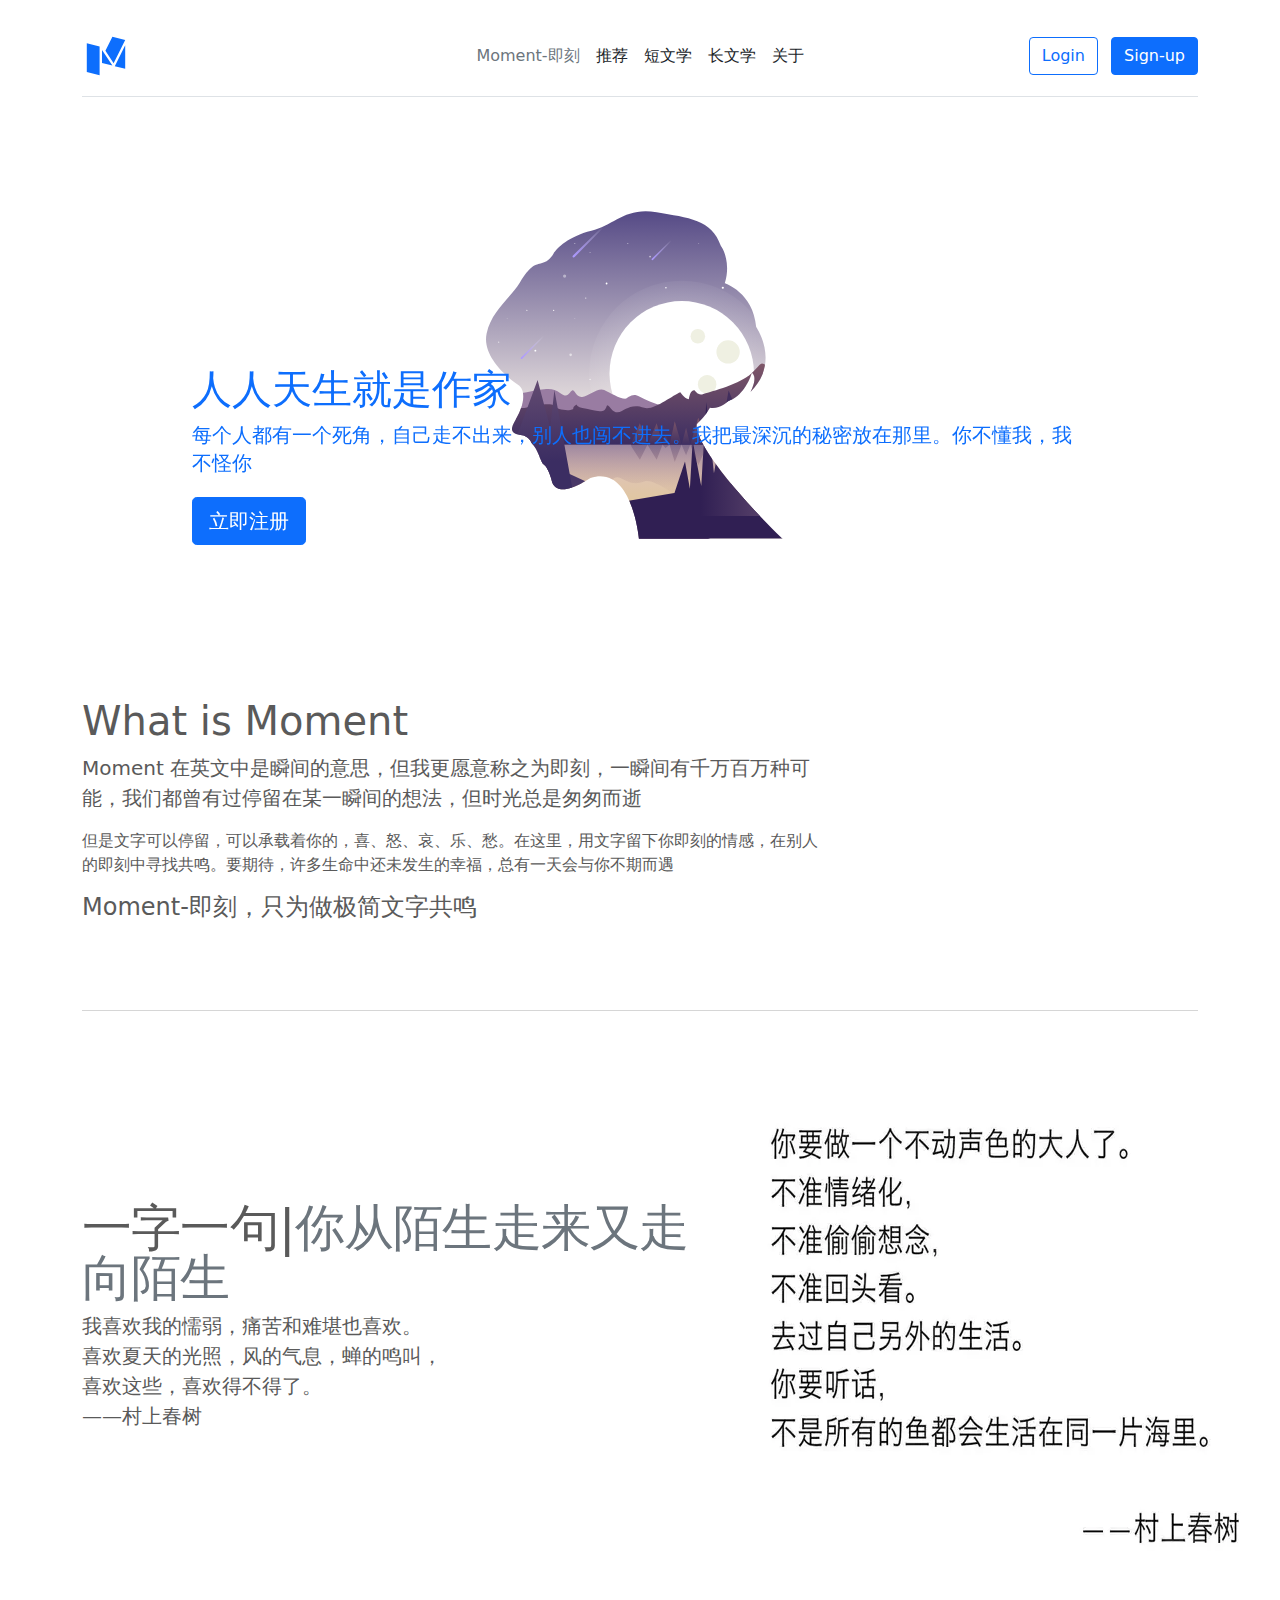
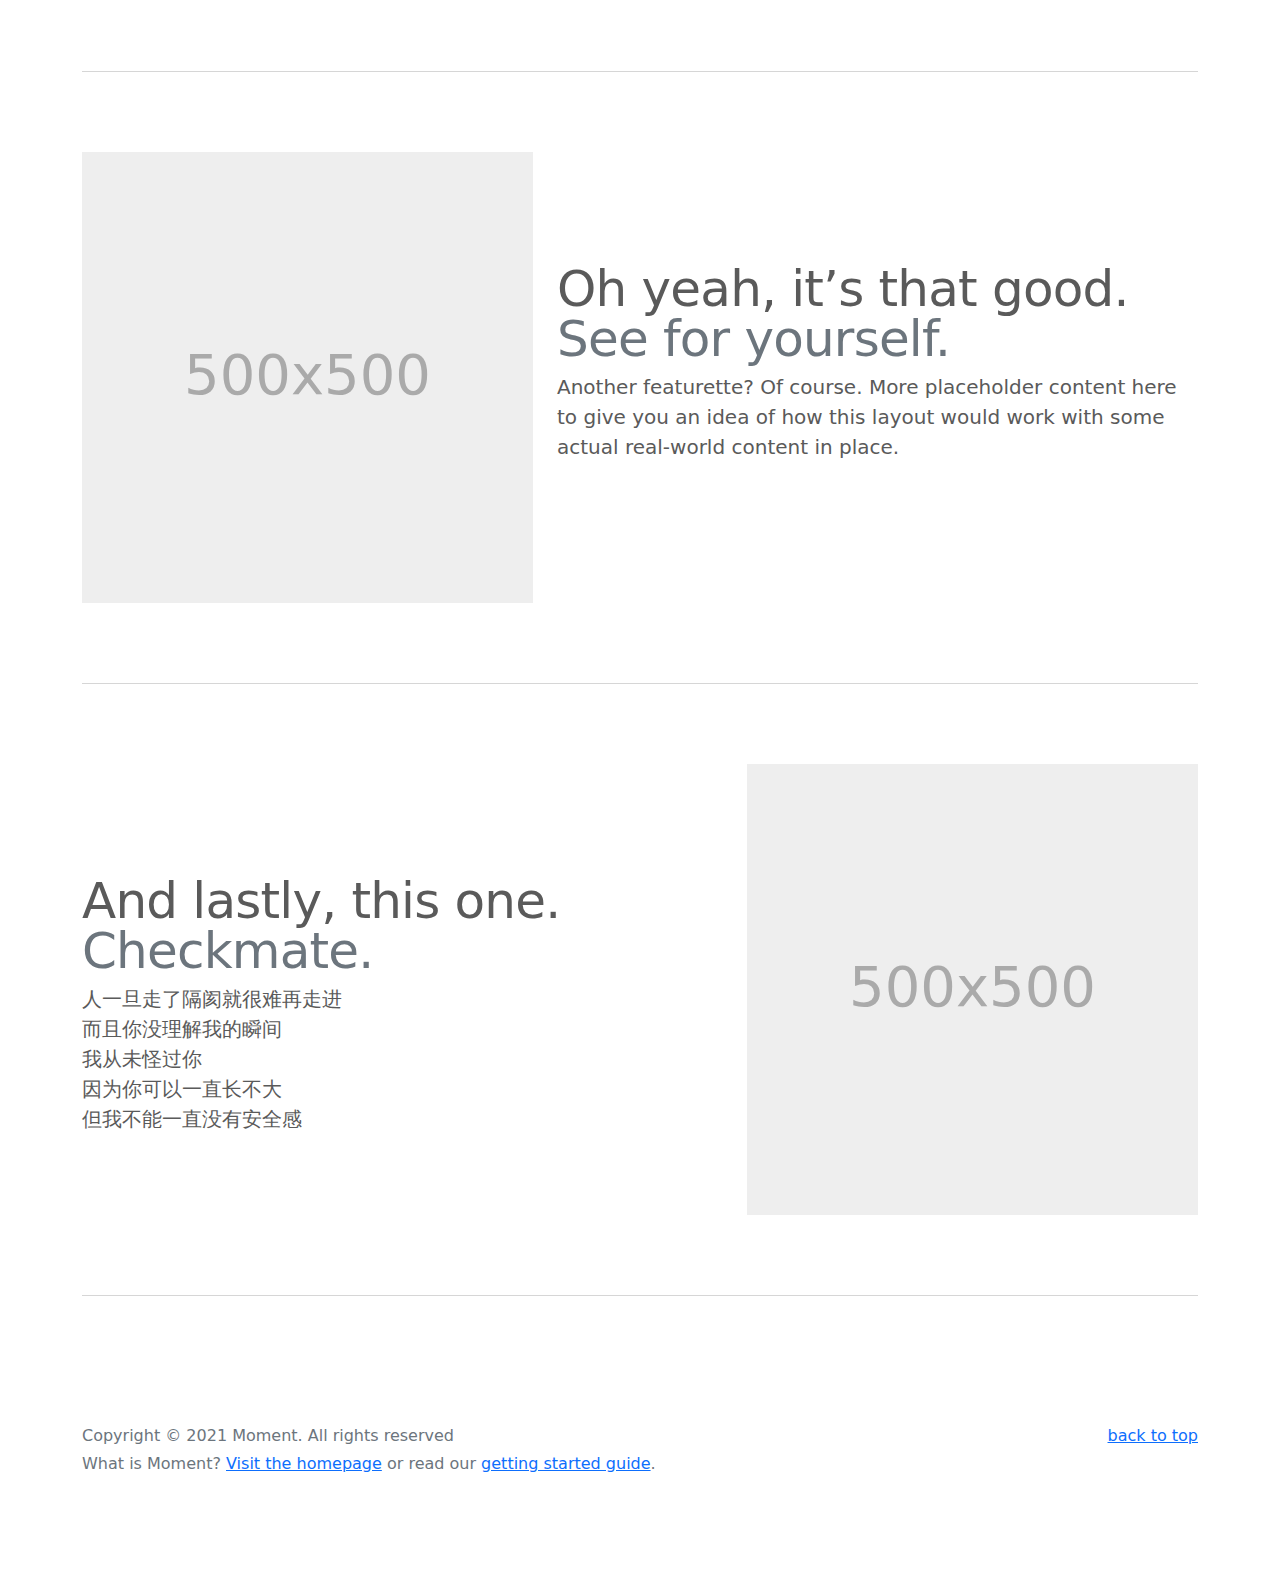
==== index.html @ bc057635 "first" ====
<!DOCTYPE html>
<html lang="en">
<head>
    <meta charset="UTF-8">
    <meta name="viewport" content="width=device-width, initial-scale=1">
    <!-- Bootstrap icon库-->
    <link rel="stylesheet" href="https://cdn.jsdelivr.net/npm/bootstrap-icons@1.4.1/font/bootstrap-icons.css">
    <!-- Bootstrap css-->
    <link href="css/bootstrap.css" rel="stylesheet">
    <!-- 自定义 css-->
    <link href="css/home.css" rel="stylesheet">
    <title>Moment-即刻</title>
</head>
<body>
<!--导航栏-->
<header>
    <div class="container">
        <header class="d-flex flex-wrap align-items-center justify-content-center justify-content-md-between py-3 mb-4 border-bottom">
            <a href="#" class="d-flex align-items-center col-md-3 mb-2 mb-md-0 text-dark text-decoration-none">
                <svg t="1618889473028" class="icon" viewBox="0 0 1024 1024" version="1.1" xmlns="http://www.w3.org/2000/svg" p-id="19992" width="3rem"><path d="M102.4 238.92992v614.4L375.47008 921.6V307.2L102.4 238.92992zM426.67008 661.32992L648.52992 716.8 426.67008 384zM699.40224 729.52832L921.6 785.05984V285.1328zM674.89792 664.064L921.6 170.65984 648.52992 102.4 499.37408 400.73216z" p-id="19993" fill="#0D6EFD"></path></svg>
            </a>
            <ul class="nav col-12 col-md-auto mb-2 justify-content-center mb-md-0">
                <li><a href="#" class="nav-link px-2 link-secondary">Moment-即刻</a></li>
                <li><a href="#" class="nav-link px-2 link-dark">推荐</a></li>
                <li><a href="#" class="nav-link px-2 link-dark">短文学</a></li>
                <li><a href="#" class="nav-link px-2 link-dark">长文学</a></li>
                <li><a id="about" href="" class="nav-link px-2 link-dark">关于</a></li>
            </ul>

            <!--登录与注册-->
            <div class="col-md-3 text-end">
                <button type="button" class="btn btn-outline-primary me-2">Login</button>
                <button type="button" class="btn btn-primary">Sign-up</button>
            </div>
        </header>
    </div>
</header>

<main>
    <!--首页图片轮播 -->
    <div id="myCarousel" class="carousel slide" data-bs-ride="carousel">
        <div class="carousel-indicators">
            <button type="button" data-bs-target="#myCarousel" data-bs-slide-to="0" class="active" aria-current="true" aria-label="Slide 1"></button>
            <button type="button" data-bs-target="#myCarousel" data-bs-slide-to="1" aria-label="Slide 2"></button>
            <button type="button" data-bs-target="#myCarousel" data-bs-slide-to="2" aria-label="Slide 3"></button>
        </div>
        <div class="carousel-inner">
            <div class="carousel-item active">
                <img src="images/home1.svg" height="100%">
                <div class="container">
                    <div class="carousel-caption text-start" style="color: #0D6EFD">
                        <h1>人人天生就是作家</h1>
                        <p>每个人都有一个死角，自己走不出来，别人也闯不进去。我把最深沉的秘密放在那里。你不懂我，我不怪你</p>
                        <p><a class="btn btn-lg btn-primary" href="#">立即注册</a></p>
                    </div>
                </div>
            </div>
            <div class="carousel-item">
                <img src="images/home2.svg" height="100%">
                <div class="container">
                    <div class="carousel-caption" style="color: #0d6efd">
                        <h1>你不是真正的快乐</h1>
                        <p>喝着孤独的酒，吹着自由的风，等一个没有归期的人，在余生里做着只有自己的梦</p>
                        <p><a class="btn btn-lg btn-primary" href="#">即刻推荐</a></p>
                    </div>
                </div>
            </div>
            <div class="carousel-item">
                <img src="images/home3.svg" height="100%">
                <div class="container">
                    <div class="carousel-caption text-end" style="color: #0D6EFD">
                        <h1>我们都曾做梦过</h1>
                        <p>一个人的生活就像童话，只是没有王子，我也不是公主</p>
                        <p><a class="btn btn-lg btn-primary" href="#">了解更多</a></p>
                    </div>
                </div>
            </div>
        </div>
        <button class="carousel-control-prev" type="button" data-bs-target="#myCarousel" data-bs-slide="prev">
            <span class="carousel-control-prev-icon" aria-hidden="true"></span>
            <span class="visually-hidden">Previous</span>
        </button>
        <button class="carousel-control-next" type="button" data-bs-target="#myCarousel" data-bs-slide="next">
            <span class="carousel-control-next-icon" aria-hidden="true"></span>
            <span class="visually-hidden">Next</span>
        </button>
    </div>

    <div class="container marketing">

        <!-- 简介 -->
        <div class="row">
            <h1>What is Moment</h1>
            <p class="fs-5 col-md-8">Moment 在英文中是瞬间的意思，但我更愿意称之为即刻，一瞬间有千万百万种可能，我们都曾有过停留在某一瞬间的想法，但时光总是匆匆而逝</p>
            <p class="fs-6 col-md-8">但是文字可以停留，可以承载着你的，喜、怒、哀、乐、愁。在这里，用文字留下你即刻的情感，在别人的即刻中寻找共鸣。要期待，许多生命中还未发生的幸福，总有一天会与你不期而遇</p>
            <h4>Moment-即刻，只为做极简文字共鸣</h4>
        </div>

        <hr class="featurette-divider">

        <div class="row featurette">
            <div class="col-md-7">
                <h2 class="featurette-heading">一字一句|<span class="text-muted">你从陌生走来又走向陌生</span></h2>
                <p class="lead">我喜欢我的懦弱，痛苦和难堪也喜欢。<br>
                    喜欢夏天的光照，风的气息，蝉的鸣叫，<br>
                    喜欢这些，喜欢得不得了。<br>
                    ——村上春树
                </p>
            </div>
            <div class="col-md-5">
                <img src="images/cunshang.webp" width="500" height="500">
            </div>
        </div>

        <hr class="featurette-divider">

        <div class="row featurette">
            <div class="col-md-7 order-md-2">
                <h2 class="featurette-heading">Oh yeah, it’s that good. <span class="text-muted">See for yourself.</span></h2>
                <p class="lead">Another featurette? Of course. More placeholder content here to give you an idea of how this layout would work with some actual real-world content in place.</p>
            </div>
            <div class="col-md-5 order-md-1">
                <svg class="bd-placeholder-img bd-placeholder-img-lg featurette-image img-fluid mx-auto" width="500" height="500" xmlns="http://www.w3.org/2000/svg" role="img" aria-label="Placeholder: 500x500" preserveAspectRatio="xMidYMid slice" focusable="false"><title>Placeholder</title><rect width="100%" height="100%" fill="#eee"/><text x="50%" y="50%" fill="#aaa" dy=".3em">500x500</text></svg>

            </div>
        </div>

        <hr class="featurette-divider">

        <div class="row featurette">
            <div class="col-md-7">
                <h2 class="featurette-heading">And lastly, this one. <span class="text-muted">Checkmate.</span></h2>
                <p class="lead">
                    人一旦走了隔阂就很难再走进<br>
                    而且你没理解我的瞬间<br>
                    我从未怪过你<br>
                    因为你可以一直长不大<br>
                    但我不能一直没有安全感<br>
                </p>
            </div>
            <div class="col-md-5">
                <svg class="bd-placeholder-img bd-placeholder-img-lg featurette-image img-fluid mx-auto" width="500" height="500" xmlns="http://www.w3.org/2000/svg" role="img" aria-label="Placeholder: 500x500" preserveAspectRatio="xMidYMid slice" focusable="false"><title>Placeholder</title><rect width="100%" height="100%" fill="#eee"/><text x="50%" y="50%" fill="#aaa" dy=".3em">500x500</text></svg>

            </div>
        </div>

        <hr class="featurette-divider">

    </div><!-- /.container -->

</main>

<footer class="text-muted py-5">
    <div class="container">
        <p class="float-end mb-1">
            <a href="#">
                back to top
            </a>
        </p>
        <p class="mb-1">Copyright &copy; 2021 Moment. All rights reserved</p>
        <p class="mb-0">What is Moment? <a href="#">Visit the homepage</a> or read our <a href="pages/about.html">getting started guide</a>.</p>
    </div>
</footer>

<!--自定义js-->
<script src="js/home.js"></script>
<!-- 如果要使用Bootstrap的js插件，必须先调入jQuery -->
<script src="http://libs.baidu.com/jquery/1.9.0/jquery.min.js"></script>
<!-- 包括所有bootstrap的js插件或者可以根据需要使用的js插件调用　-->
<script src="js/bootstrap.min.js"></script>
</body>
</html>
---- css/home.css ----
body {
    padding-top: 1rem;
    padding-bottom: 3rem;
    color: #5a5a5a;
}

.carousel {
    margin-bottom: 4rem;
}

.carousel-caption {
    bottom: 3rem;
    z-index: 10;
}

.carousel-item {
    height: 32rem;
}
.carousel-item > img {
    position: absolute;
    top: 0;
    left: 0;
    min-width: 100%;
    height: 32rem;
}

.marketing .col-lg-4 {
    margin-bottom: 1.5rem;
    text-align: center;
}
.marketing h2 {
    font-weight: 400;
}

.marketing .col-lg-4 p {
    margin-right: .75rem;
    margin-left: .75rem;
}

.featurette-divider {
    margin: 5rem 0;
}

.featurette-heading {
    font-weight: 300;
    line-height: 1;
    letter-spacing: -.05rem;
}

.bd-placeholder-img {
    font-size: 1.125rem;
    text-anchor: middle;
    -webkit-user-select: none;
    -moz-user-select: none;
    user-select: none;
}

@media (min-width: 40em) {
    .carousel-caption p {
        margin-bottom: 1.25rem;
        font-size: 1.25rem;
        line-height: 1.4;
    }

    .featurette-heading {
        font-size: 50px;
    }
}

@media (min-width: 62em) {
    .featurette-heading {
        margin-top: 7rem;
    }
}

@media (min-width: 768px) {
    .bd-placeholder-img-lg {
        font-size: 3.5rem;
    }
}
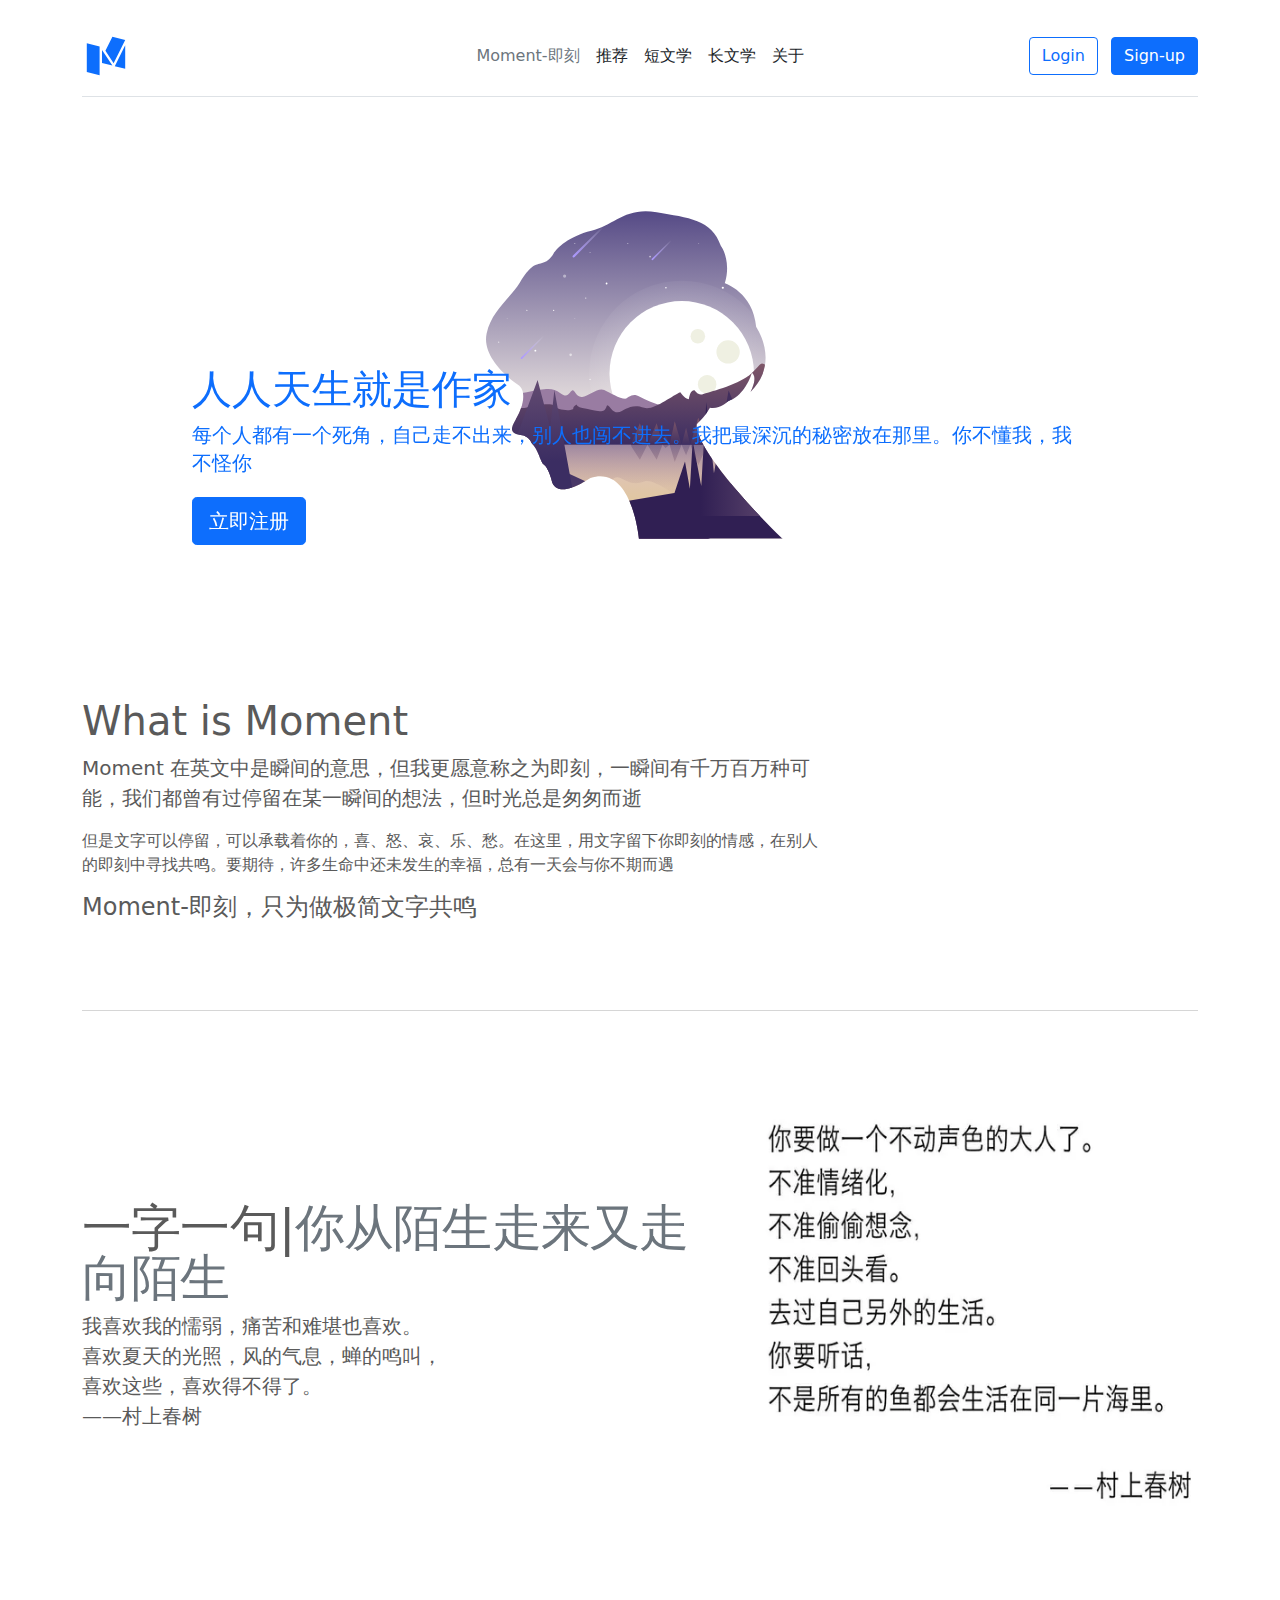
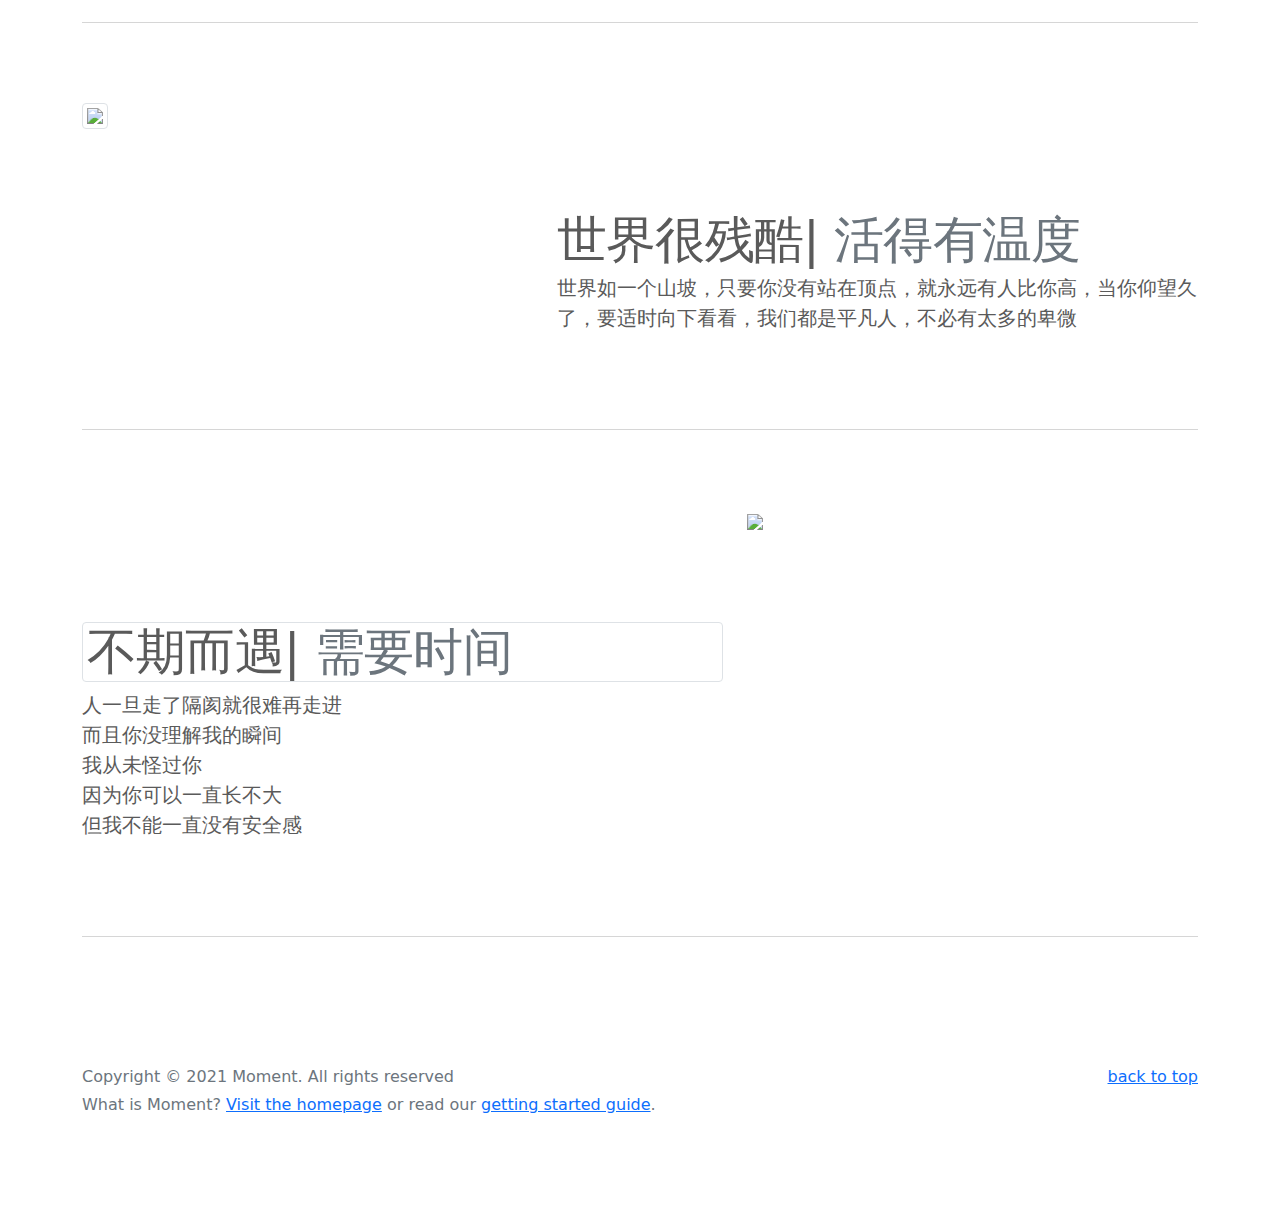
==== commit 609a55b8: "Add files via upload" ====
--- a/index.html
+++ b/index.html
@@ -46,7 +46,7 @@
         </div>
         <div class="carousel-inner">
             <div class="carousel-item active">
-                <img src="images/home1.svg" height="100%">
+                <img class="img-fluid" src="images/home1.svg" height="100%">
                 <div class="container">
                     <div class="carousel-caption text-start" style="color: #0D6EFD">
                         <h1>人人天生就是作家</h1>
@@ -56,7 +56,7 @@
                 </div>
             </div>
             <div class="carousel-item">
-                <img src="images/home2.svg" height="100%">
+                <img class="img-fluid" src="images/home2.svg" height="100%">
                 <div class="container">
                     <div class="carousel-caption" style="color: #0d6efd">
                         <h1>你不是真正的快乐</h1>
@@ -66,7 +66,7 @@
                 </div>
             </div>
             <div class="carousel-item">
-                <img src="images/home3.svg" height="100%">
+                <img class="img-fluid" src="images/home3.svg" height="100%">
                 <div class="container">
                     <div class="carousel-caption text-end" style="color: #0D6EFD">
                         <h1>我们都曾做梦过</h1>
@@ -108,7 +108,7 @@
                 </p>
             </div>
             <div class="col-md-5">
-                <img src="images/cunshang.webp" width="500" height="500">
+                <img class="img-fluid" src="images/cunshang.webp">
             </div>
         </div>
 
@@ -116,12 +116,11 @@
 
         <div class="row featurette">
             <div class="col-md-7 order-md-2">
-                <h2 class="featurette-heading">Oh yeah, it’s that good. <span class="text-muted">See for yourself.</span></h2>
-                <p class="lead">Another featurette? Of course. More placeholder content here to give you an idea of how this layout would work with some actual real-world content in place.</p>
+                <h2 class="featurette-heading">世界很残酷| <span class="text-muted">活得有温度</span></h2>
+                <p class="lead">世界如一个山坡，只要你没有站在顶点，就永远有人比你高，当你仰望久了，要适时向下看看，我们都是平凡人，不必有太多的卑微</p>
             </div>
             <div class="col-md-5 order-md-1">
-                <svg class="bd-placeholder-img bd-placeholder-img-lg featurette-image img-fluid mx-auto" width="500" height="500" xmlns="http://www.w3.org/2000/svg" role="img" aria-label="Placeholder: 500x500" preserveAspectRatio="xMidYMid slice" focusable="false"><title>Placeholder</title><rect width="100%" height="100%" fill="#eee"/><text x="50%" y="50%" fill="#aaa" dy=".3em">500x500</text></svg>
-
+                <img class="img-fluid img-thumbnail" src="images/fonterdw.webp">
             </div>
         </div>
 
@@ -129,7 +128,7 @@
 
         <div class="row featurette">
             <div class="col-md-7">
-                <h2 class="featurette-heading">And lastly, this one. <span class="text-muted">Checkmate.</span></h2>
+                <h2 class="featurette-heading img-thumbnail">不期而遇| <span class="text-muted">需要时间</span></h2>
                 <p class="lead">
                     人一旦走了隔阂就很难再走进<br>
                     而且你没理解我的瞬间<br>
@@ -139,8 +138,7 @@
                 </p>
             </div>
             <div class="col-md-5">
-                <svg class="bd-placeholder-img bd-placeholder-img-lg featurette-image img-fluid mx-auto" width="500" height="500" xmlns="http://www.w3.org/2000/svg" role="img" aria-label="Placeholder: 500x500" preserveAspectRatio="xMidYMid slice" focusable="false"><title>Placeholder</title><rect width="100%" height="100%" fill="#eee"/><text x="50%" y="50%" fill="#aaa" dy=".3em">500x500</text></svg>
-
+                <img class="img-fluid" src="images/dongye.webp">
             </div>
         </div>
 
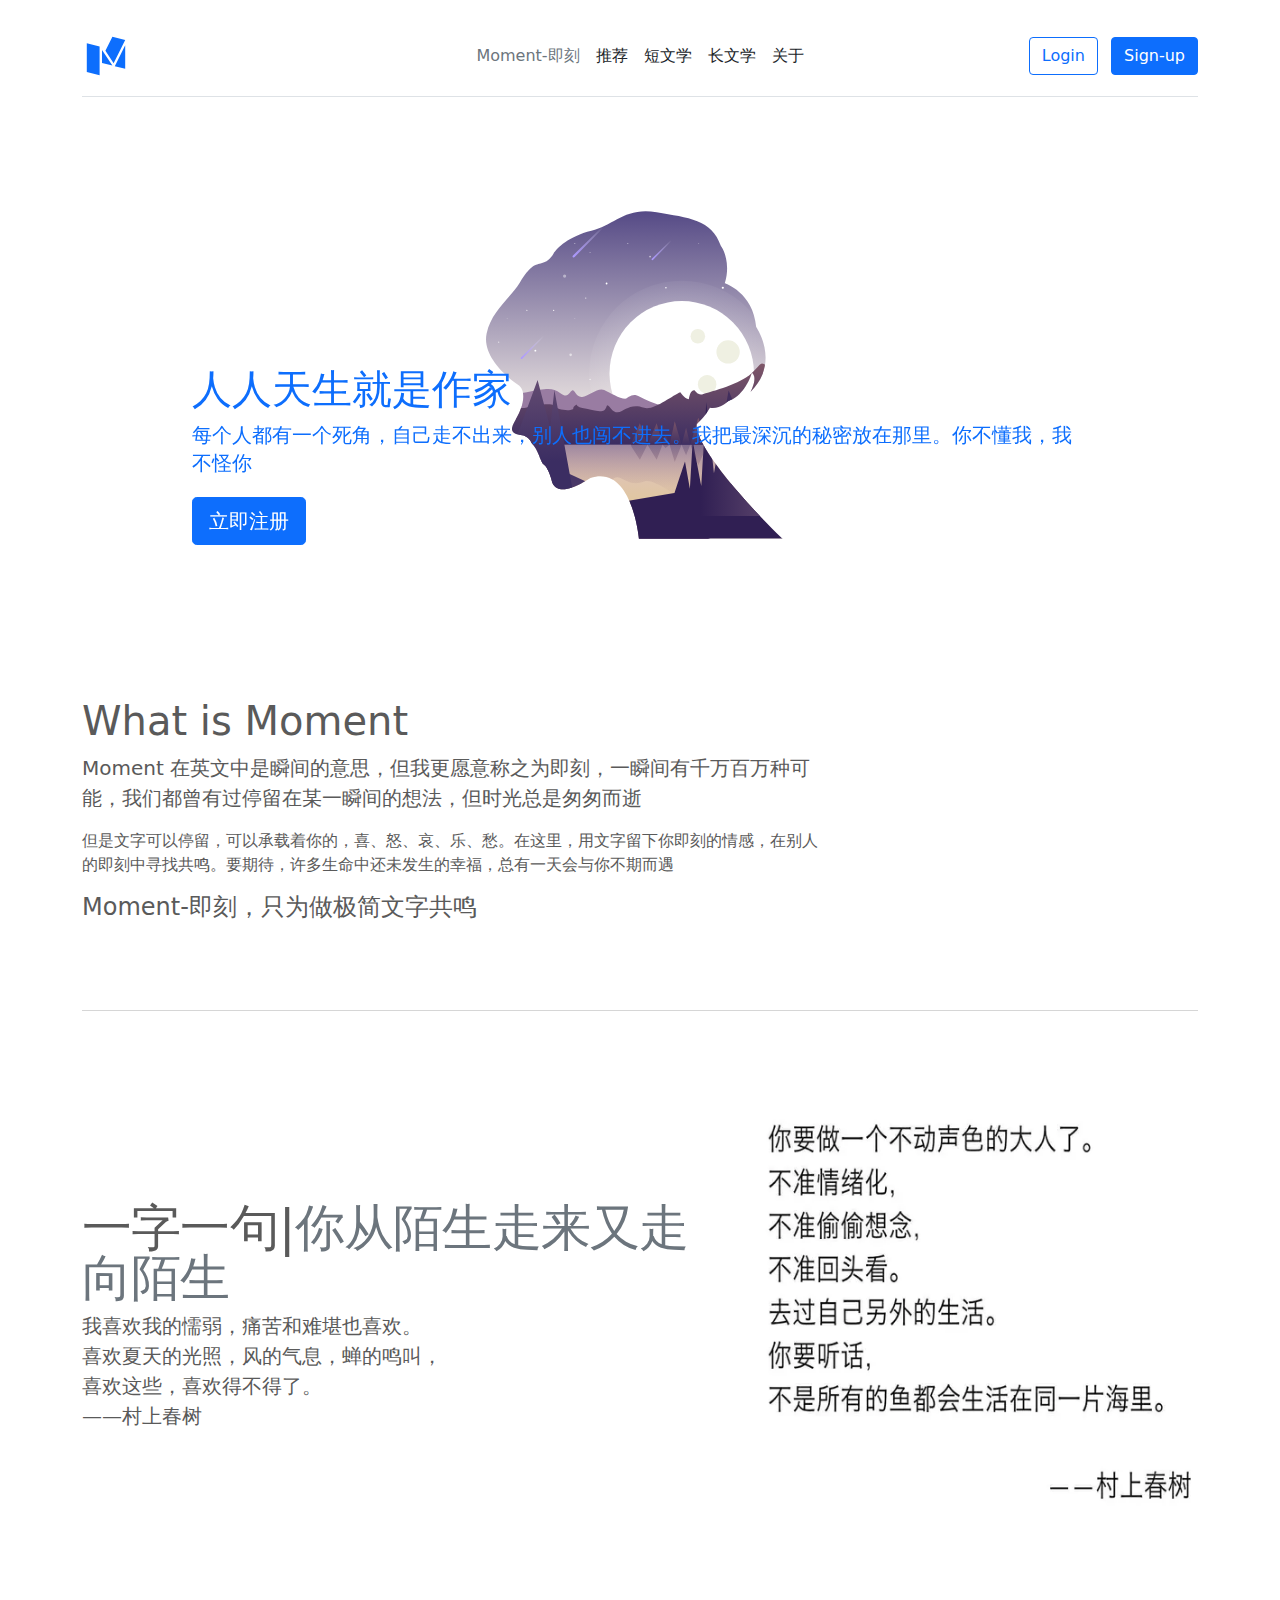
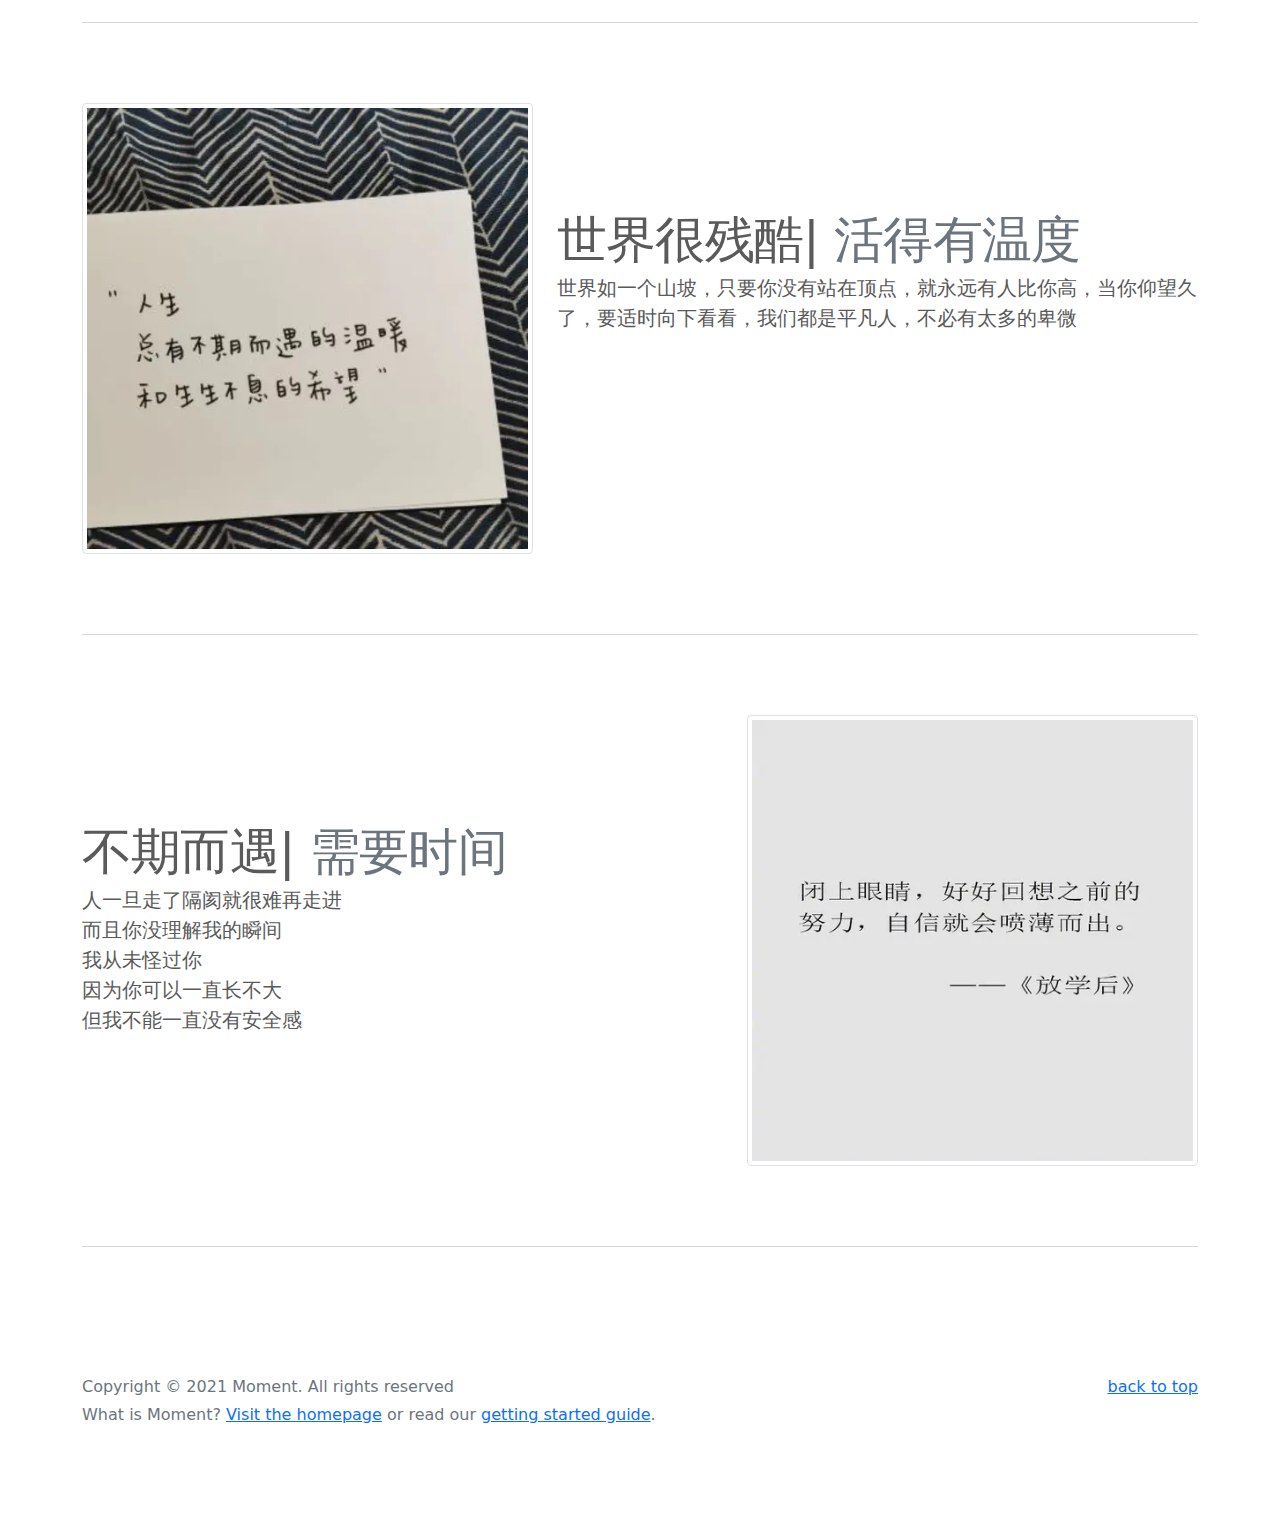
==== commit 32056c3a: "Add files via upload" ====
--- a/index.html
+++ b/index.html
@@ -2,13 +2,23 @@
 <html lang="en">
 <head>
     <meta charset="UTF-8">
+    <!--响应式布局-->
     <meta name="viewport" content="width=device-width, initial-scale=1">
+    <!--添加标签页logo-->
+    <link rel="Shortcut Icon" href="favicon.ico"  />
     <!-- Bootstrap icon库-->
     <link rel="stylesheet" href="https://cdn.jsdelivr.net/npm/bootstrap-icons@1.4.1/font/bootstrap-icons.css">
     <!-- Bootstrap css-->
     <link href="css/bootstrap.css" rel="stylesheet">
     <!-- 自定义 css-->
     <link href="css/home.css" rel="stylesheet">
+
+    <!--自定义js-->
+    <script src="js/home.js"></script>
+    <!-- 如果要使用Bootstrap的js插件，必须先调入jQuery -->
+    <script src="http://libs.baidu.com/jquery/1.9.0/jquery.min.js"></script>
+    <!-- 包括所有bootstrap的js插件或者可以根据需要使用的js插件调用　-->
+    <script src="js/bootstrap.min.js"></script>
     <title>Moment-即刻</title>
 </head>
 <body>
@@ -128,7 +138,7 @@
 
         <div class="row featurette">
             <div class="col-md-7">
-                <h2 class="featurette-heading img-thumbnail">不期而遇| <span class="text-muted">需要时间</span></h2>
+                <h2 class="featurette-heading">不期而遇| <span class="text-muted">需要时间</span></h2>
                 <p class="lead">
                     人一旦走了隔阂就很难再走进<br>
                     而且你没理解我的瞬间<br>
@@ -138,7 +148,7 @@
                 </p>
             </div>
             <div class="col-md-5">
-                <img class="img-fluid" src="images/dongye.webp">
+                <img class="img-fluid img-thumbnail" src="images/dongye.webp">
             </div>
         </div>
 
@@ -160,11 +170,5 @@
     </div>
 </footer>
 
-<!--自定义js-->
-<script src="js/home.js"></script>
-<!-- 如果要使用Bootstrap的js插件，必须先调入jQuery -->
-<script src="http://libs.baidu.com/jquery/1.9.0/jquery.min.js"></script>
-<!-- 包括所有bootstrap的js插件或者可以根据需要使用的js插件调用　-->
-<script src="js/bootstrap.min.js"></script>
 </body>
 </html>